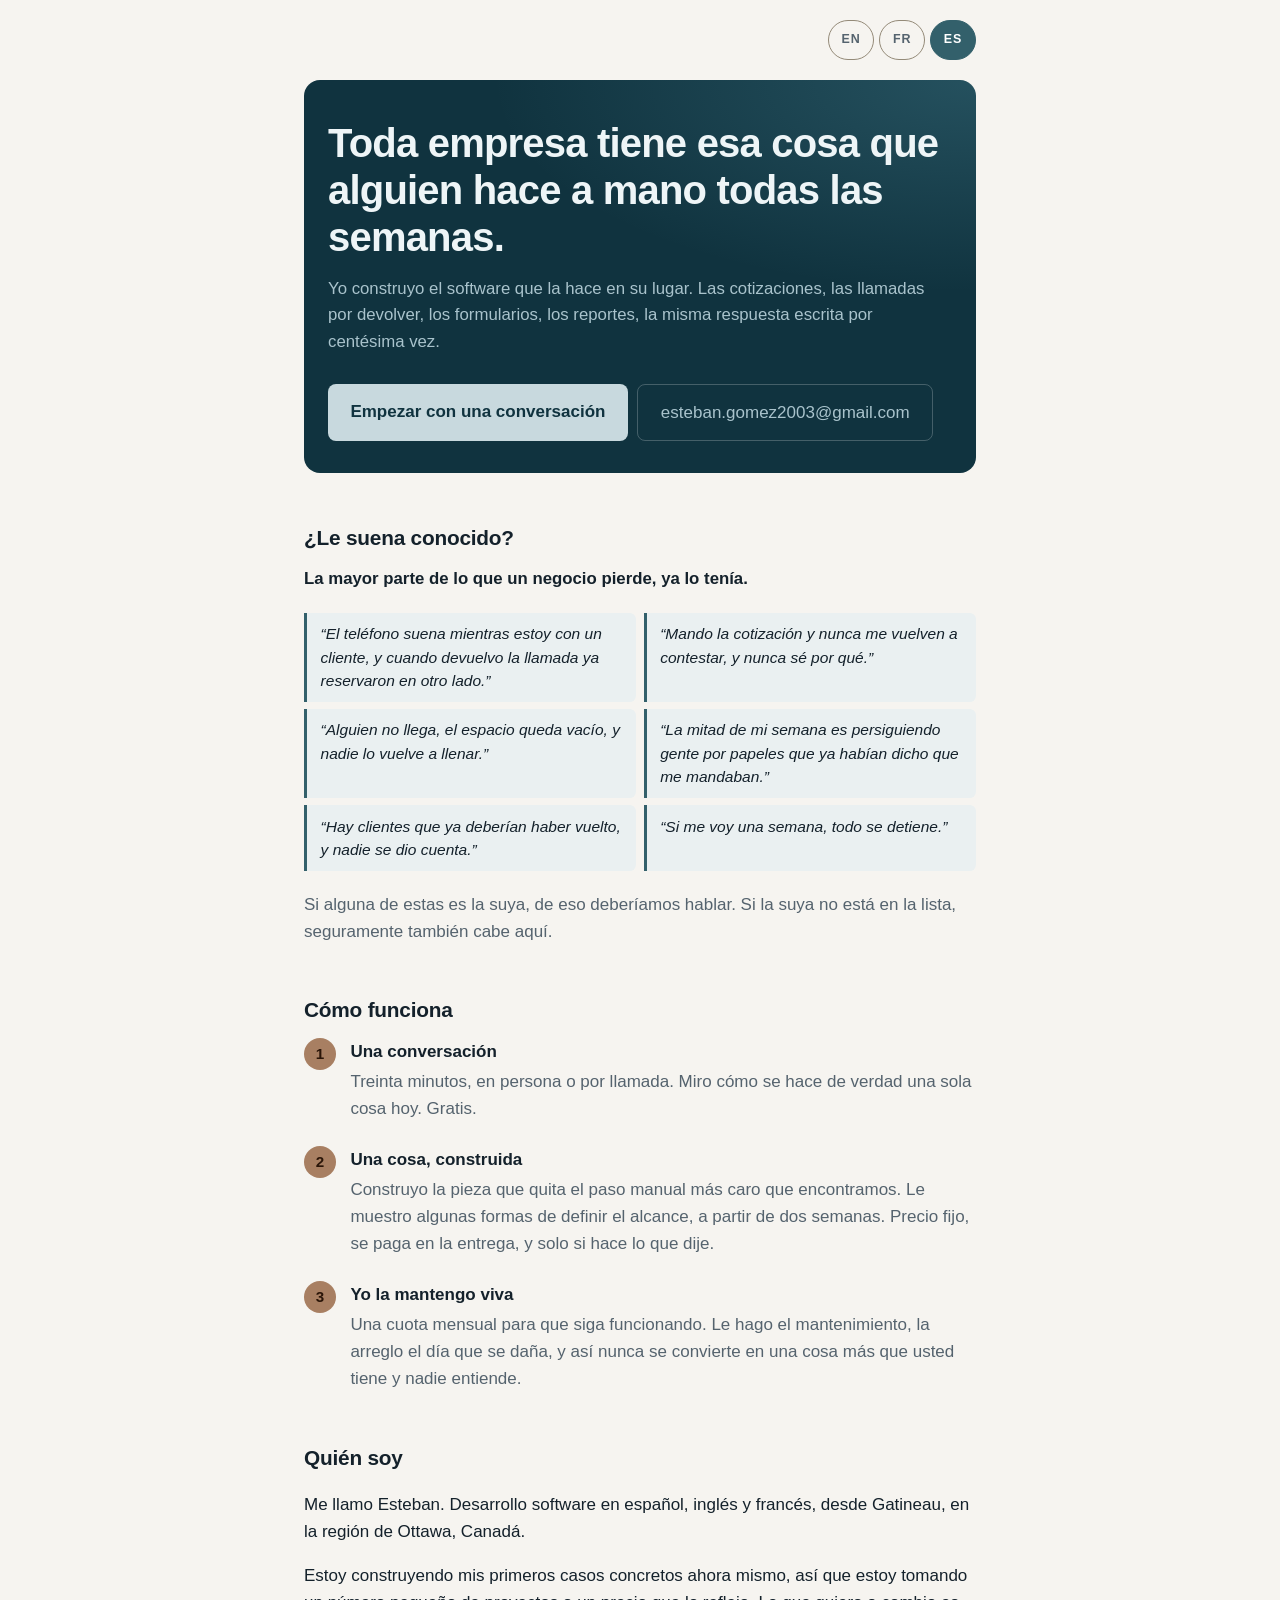
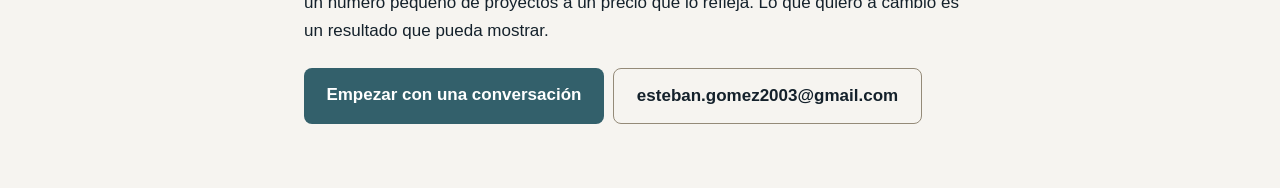
==== es/index.html @ 95b72616 "feat: per-language entry URLs so a forwarded link previews in the recipient's language" ====
<!doctype html>
<html lang="es" data-initial-lang="es">
<head>
<meta charset="utf-8">
<meta name="viewport" content="width=device-width, initial-scale=1">
<title>Keel Systems</title>
<meta name="description" content="Yo construyo el software que la hace en su lugar. Las cotizaciones, las llamadas por devolver, los formularios, los reportes, la misma respuesta escrita por centésima vez.">
<meta property="og:title" content="Keel Systems">
<meta property="og:description" content="Yo construyo el software que la hace en su lugar. Las cotizaciones, las llamadas por devolver, los formularios, los reportes, la misma respuesta escrita por centésima vez.">
<meta property="og:type" content="website">
<meta property="og:locale" content="es_CO">
<meta property="og:locale:alternate" content="en_CA">
<meta property="og:locale:alternate" content="fr_CA">
<meta property="og:url" content="https://estebang2003.github.io/keel-systems/es/">
<meta property="og:image" content="https://estebang2003.github.io/keel-systems/og-es.png">
<meta name="twitter:card" content="summary_large_image">
<link rel="alternate" hreflang="en" href="https://estebang2003.github.io/keel-systems/">
<link rel="alternate" hreflang="fr" href="https://estebang2003.github.io/keel-systems/fr/">
<link rel="alternate" hreflang="es" href="https://estebang2003.github.io/keel-systems/es/">
<link rel="stylesheet" href="../style.css">
</head>
<body>
  <div class="wrap">
    <nav class="langbar" id="langbar" aria-label="Idioma">
      <button type="button" data-lang="en" aria-pressed="false">EN</button>
      <button type="button" data-lang="fr" aria-pressed="false">FR</button>
      <button type="button" data-lang="es" aria-pressed="true">ES</button>
    </nav>
    <main id="app">
      <div class="hero">
        <h1>Toda empresa tiene esa cosa que alguien hace a mano todas las semanas.</h1>
        <p class="sub">Yo construyo el software que la hace en su lugar. Las cotizaciones, las llamadas por devolver, los formularios, los reportes, la misma respuesta escrita por centésima vez.</p>
        <div class="cta">
          <a class="primary" href="https://wa.me/18195002323">Empezar con una conversación</a>
          <a class="secondary" href="mailto:esteban.gomez2003@gmail.com">esteban.gomez2003@gmail.com</a>
        </div>
      </div>
    </main>
  </div>
  <script type="module" src="../app.js"></script>
</body>
</html>
---- style.css ----
:root {
  --bg: #f6f4f0; --fg: #14212b; --muted: #55636e;
  /* --rule is decorative (cards, dividers). --control is for anything the
     user can press, which WCAG 1.4.11 requires to clear 3:1 against the
     background so a button reads as a button. Measured, not guessed. */
  --rule: #cfc8bc; --control: #948a78;
  --card: #ffffff; --ink: #10333f; --ink-fg: #eef5f7; --ink-muted: #a9c3cc;
  /* Desaturated on purpose. A near-white button on the dark hero reads as
     glare, so --hero-btn is a muted slate instead, and the accents are
     pulled back. Every value still measured against the floors above. */
  --accent: #33606b; --accent-soft: #eaf0f1; --warm: #a87f62;
  --on-accent: #ffffff; --on-warm: #2a1508; --hero-btn: #c8d9de;
}
@media (prefers-color-scheme: dark) {
  :root {
    --bg: #10161a; --fg: #e8eaec; --muted: #939ea6;
    --rule: #3a4750; --control: #5e6d78;
    --card: #171f25; --ink: #1e4351; --ink-fg: #e9f2f5; --ink-muted: #a6c4ce;
    --accent: #7fb2bd; --accent-soft: #1a2f37; --warm: #c9a184;
    --on-accent: #06181f; --on-warm: #2a1508; --hero-btn: #cddde2;
  }
}
* { box-sizing: border-box; }
body {
  margin: 0; background: var(--bg); color: var(--fg);
  font: 17px/1.6 -apple-system, BlinkMacSystemFont, "Segoe UI", Roboto, Helvetica, Arial, sans-serif;
  -webkit-text-size-adjust: 100%;
}
.wrap { max-width: 44rem; margin: 0 auto; padding: 1.25rem 1rem 4rem; }

.langbar { display: flex; gap: .3rem; justify-content: flex-end; margin-bottom: 1.25rem; }
.langbar button {
  font: inherit; font-size: .78rem; font-weight: 600; letter-spacing: .07em;
  padding: .55rem .8rem; background: none; color: var(--muted);
  border: 1px solid var(--control); border-radius: 999px; cursor: pointer;
}
.langbar button[aria-pressed="true"] {
  color: var(--on-accent); background: var(--accent); border-color: var(--accent);
}

/* Hero panel: the colour anchor. Kept distinct from --bg in BOTH schemes. */
.hero {
  background: var(--ink); color: var(--ink-fg);
  border-radius: 1rem; padding: 2.5rem 1.5rem 2rem;
  background-image: radial-gradient(120% 90% at 100% 0%, rgba(120,200,220,.20), transparent 60%);
}
.hero h1 {
  font-size: clamp(1.75rem, 5.6vw, 2.5rem); line-height: 1.18;
  letter-spacing: -.02em; margin: 0 0 .9rem; color: var(--ink-fg);
}
.hero .sub { font-size: 1.05rem; color: var(--ink-muted); margin: 0 0 1.75rem; }

section { margin-top: 3rem; }
h2 { font-size: 1.3rem; letter-spacing: -.01em; margin: 0 0 .75rem; }
.lead { font-size: 1.05rem; font-weight: 600; margin: 0 0 1.25rem; }

/* Triggers are the OWNER speaking, not us. Quotes + italics mark the voice change. */
ul.triggers { list-style: none; padding: 0; margin: 0 0 1.25rem; }
ul.triggers li {
  border-left: 3px solid var(--accent); background: var(--accent-soft);
  border-radius: 0 .4rem .4rem 0; padding: .6rem .85rem;
  margin-bottom: .45rem; font-size: .97rem; line-height: 1.5; font-style: italic;
}
ul.triggers li::before { content: "\201C"; }
ul.triggers li::after { content: "\201D"; }
@media (min-width: 40rem) {
  ul.triggers { display: grid; grid-template-columns: 1fr 1fr; gap: .45rem; }
  ul.triggers li { margin-bottom: 0; }
}
.close { color: var(--muted); margin: 0; }

ol.steps { list-style: none; counter-reset: s; padding: 0; margin: 0; }
ol.steps li { counter-increment: s; padding-left: 2.9rem; position: relative; margin-bottom: 1.5rem; }
ol.steps li::before {
  content: counter(s); position: absolute; left: 0; top: 0;
  width: 2rem; height: 2rem; border-radius: 50%;
  background: var(--warm); color: var(--on-warm);
  display: grid; place-items: center; font-size: .95rem; font-weight: 700;
}
ol.steps .t { font-weight: 700; display: block; margin-bottom: .15rem; }
ol.steps .b { color: var(--muted); }

.cta { display: flex; flex-wrap: wrap; gap: .6rem; margin-top: 1.5rem; }
.cta a {
  display: inline-block; padding: .85rem 1.4rem; border-radius: .5rem;
  text-decoration: none; font-weight: 700; overflow-wrap: anywhere;
}
.cta a.primary { background: var(--accent); color: var(--on-accent); }
.cta a.secondary { border: 1px solid var(--control); color: var(--fg); font-weight: 600; }
/* Muted slate rather than near-white: still well past 4.5:1 on the dark
   panel, without the glare of maximum contrast. */
.hero .cta { margin-top: 0; }
.hero .cta a.primary { background: var(--hero-btn); color: var(--ink); }
.hero .cta a.secondary { border-color: rgba(255,255,255,.22); color: var(--ink-muted); font-weight: 500; }
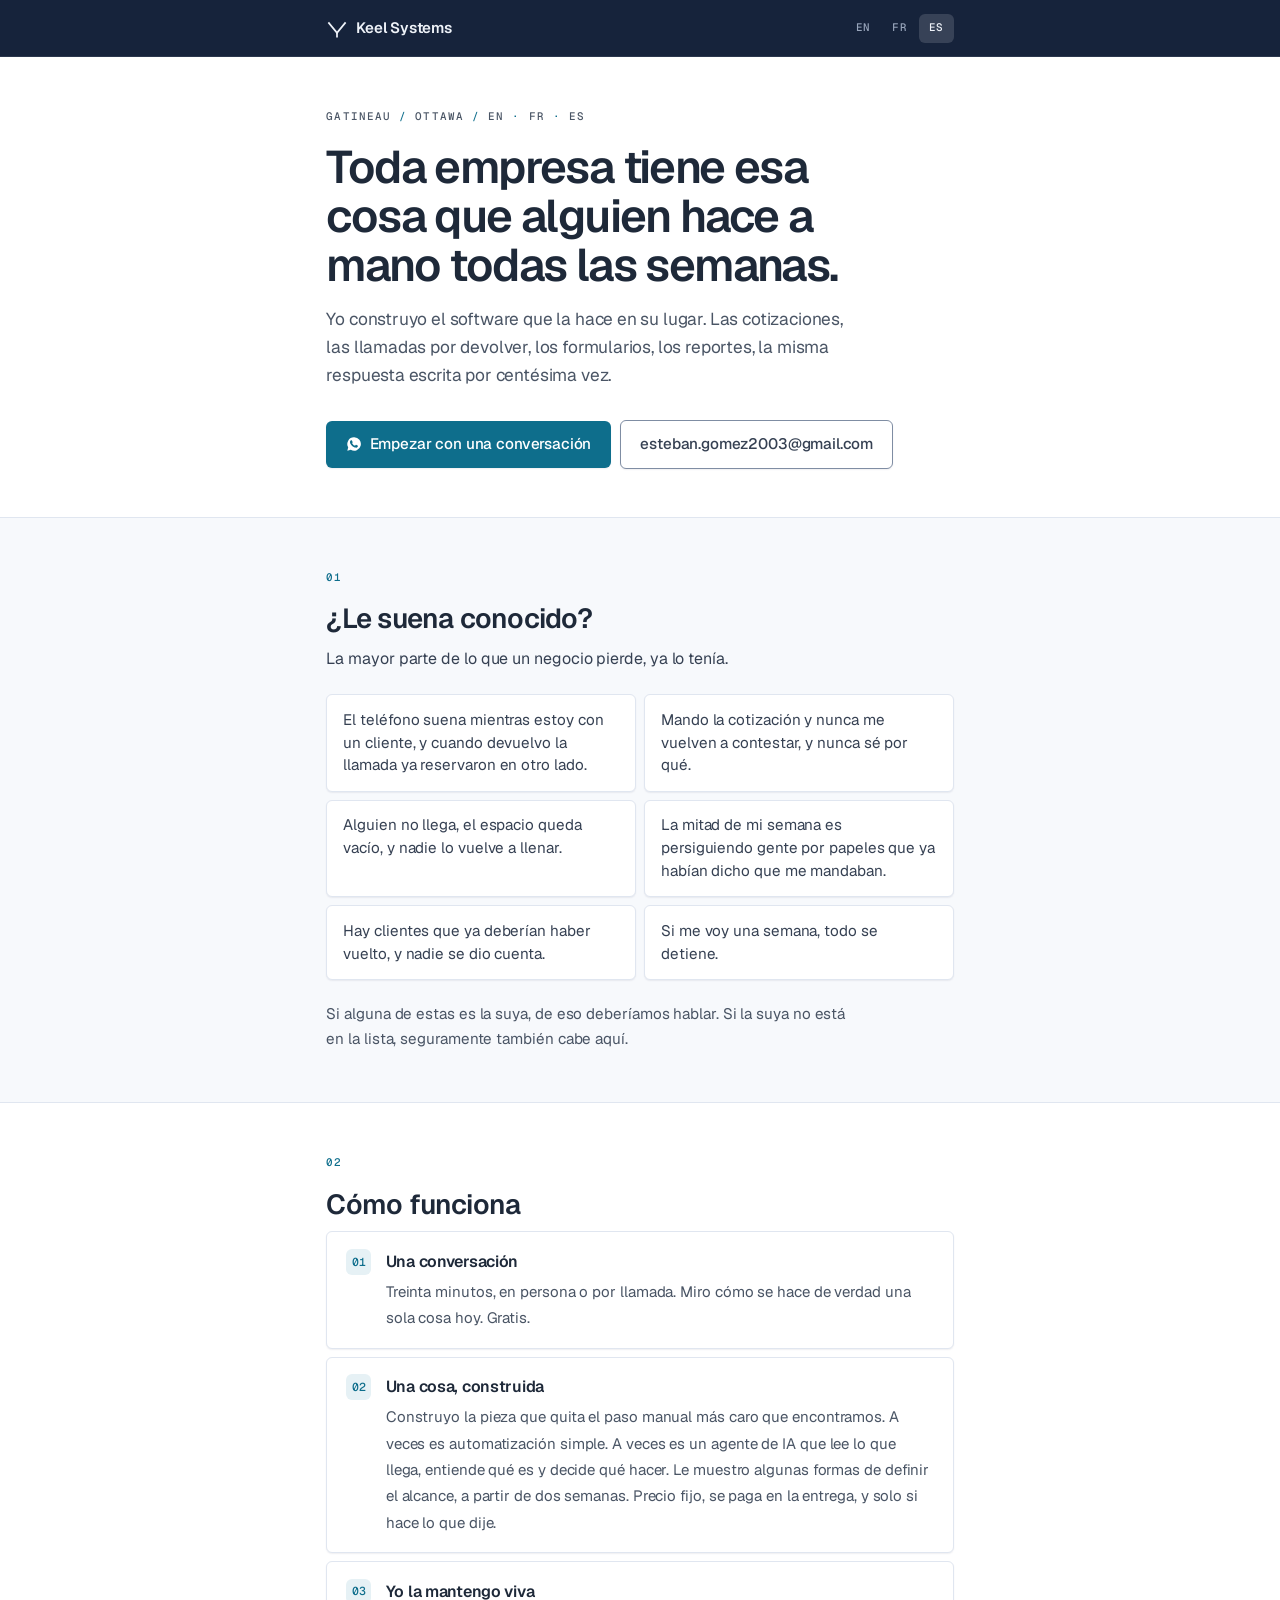
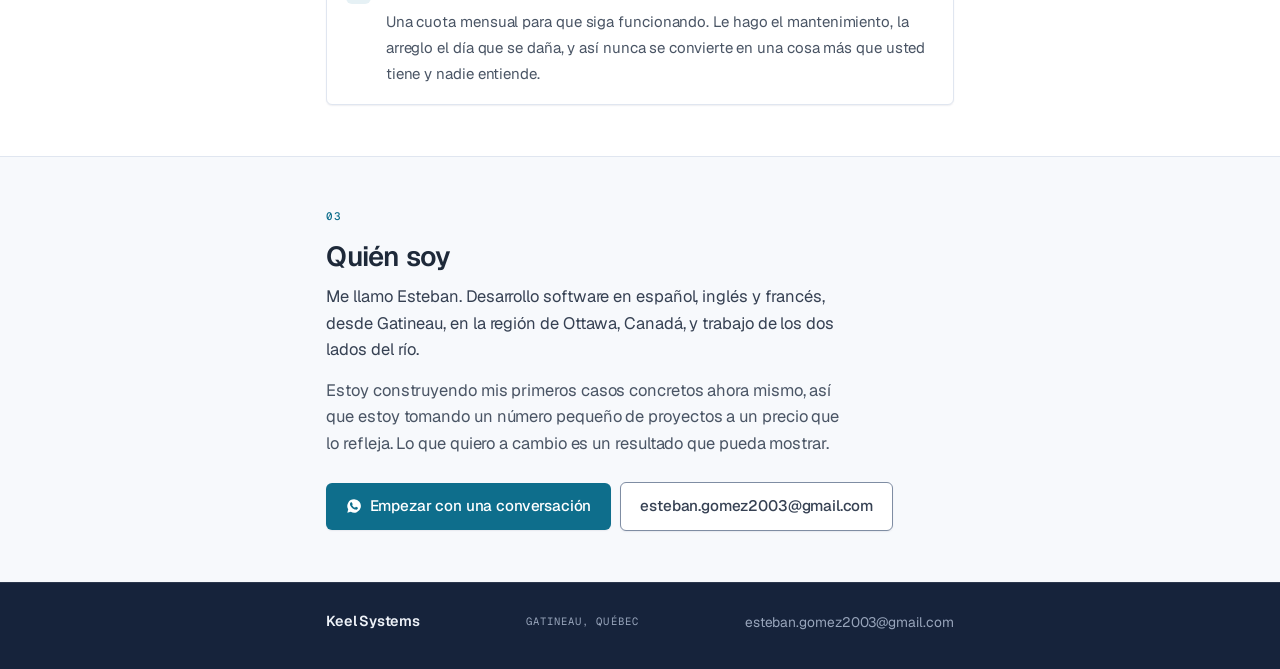
==== commit e15c015f: "design: Harbour palette, self-hosted Geist, header and footer bands Replaces the system font stack a" ====
--- a/es/index.html
+++ b/es/index.html
@@ -14,29 +14,50 @@
 <meta property="og:url" content="https://estebang2003.github.io/keel-systems/es/">
 <meta property="og:image" content="https://estebang2003.github.io/keel-systems/og-es.png">
 <meta name="twitter:card" content="summary_large_image">
+<link rel="icon" href="../favicon.svg" type="image/svg+xml">
 <link rel="alternate" hreflang="en" href="https://estebang2003.github.io/keel-systems/">
 <link rel="alternate" hreflang="fr" href="https://estebang2003.github.io/keel-systems/fr/">
 <link rel="alternate" hreflang="es" href="https://estebang2003.github.io/keel-systems/es/">
 <link rel="stylesheet" href="../style.css">
 </head>
 <body>
-  <div class="wrap">
-    <nav class="langbar" id="langbar" aria-label="Idioma">
-      <button type="button" data-lang="en" aria-pressed="false">EN</button>
-      <button type="button" data-lang="fr" aria-pressed="false">FR</button>
-      <button type="button" data-lang="es" aria-pressed="true">ES</button>
-    </nav>
-    <main id="app">
-      <div class="hero">
+  <header class="topbar">
+    <div class="wrap">
+      <span class="mark"><svg width="22" height="22" viewBox="0 0 24 24" fill="none" aria-hidden="true"><path d="M3.2 6.6 L12 17.2 L20.8 6.6" stroke="currentColor" stroke-width="1.9" stroke-linecap="square"/><path d="M12 17.2 L12 21.4" stroke="currentColor" stroke-width="1.9" stroke-linecap="square"/></svg><b>Keel Systems</b></span>
+      <!-- Buttons are static so a JS load failure still leaves the reader a way
+           to switch language. init() re-renders them. -->
+      <nav class="langbar" id="langbar" aria-label="Idioma">
+        <button type="button" data-lang="en" aria-pressed="false">EN</button>
+        <button type="button" data-lang="fr" aria-pressed="false">FR</button>
+        <button type="button" data-lang="es" aria-pressed="true">ES</button>
+      </nav>
+    </div>
+  </header>
+
+  <main id="app">
+    <section class="hero">
+      <div class="wrap">
+        <p class="eyebrow">Gatineau <span class="sep">/</span> Ottawa <span class="sep">/</span> EN <span class="sep">&middot;</span> FR <span class="sep">&middot;</span> ES</p>
         <h1>Toda empresa tiene esa cosa que alguien hace a mano todas las semanas.</h1>
         <p class="sub">Yo construyo el software que la hace en su lugar. Las cotizaciones, las llamadas por devolver, los formularios, los reportes, la misma respuesta escrita por centésima vez.</p>
         <div class="cta">
-          <a class="primary" href="https://wa.me/18195002323">Empezar con una conversación</a>
+          <a class="primary" href="https://wa.me/18195002323"><svg width="16" height="16" viewBox="0 0 24 24" fill="currentColor" aria-hidden="true"><path d="M12 2a10 10 0 0 0-8.7 15l-1.3 5 5.2-1.4A10 10 0 1 0 12 2Zm5.6 14.1c-.2.7-1.3 1.3-1.9 1.4-.5.1-1.1.1-1.8-.1-.4-.1-1-.3-1.7-.6-3-1.3-4.9-4.3-5-4.5-.2-.2-1.2-1.6-1.2-3s.7-2.1 1-2.4c.3-.3.6-.4.8-.4h.6c.2 0 .4 0 .6.5l.9 2.1c.1.2.1.4 0 .6l-.4.5-.3.3c-.1.1-.2.3 0 .5.2.3.8 1.3 1.7 2.1 1.1 1 2.1 1.3 2.4 1.4.2.1.4.1.5-.1l.8-1c.2-.2.3-.2.6-.1l2 1c.3.1.5.2.5.3.1.2.1.7-.1 1.5Z"/></svg>Empezar con una conversación</a>
           <a class="secondary" href="mailto:esteban.gomez2003@gmail.com">esteban.gomez2003@gmail.com</a>
         </div>
       </div>
-    </main>
-  </div>
+    </section>
+  </main>
+
+  <footer>
+    <div class="wrap">
+      <div class="row">
+        <span class="f-mark">Keel Systems</span>
+        <span class="f-meta">Gatineau, Qu&eacute;bec</span>
+        <a href="mailto:esteban.gomez2003@gmail.com">esteban.gomez2003@gmail.com</a>
+      </div>
+    </div>
+  </footer>
+
   <script type="module" src="../app.js"></script>
 </body>
 </html>
--- a/style.css
+++ b/style.css
@@ -1,94 +1,176 @@
-:root {
-  --bg: #f6f4f0; --fg: #14212b; --muted: #55636e;
-  /* --rule is decorative (cards, dividers). --control is for anything the
-     user can press, which WCAG 1.4.11 requires to clear 3:1 against the
-     background so a button reads as a button. Measured, not guessed. */
-  --rule: #cfc8bc; --control: #948a78;
-  --card: #ffffff; --ink: #10333f; --ink-fg: #eef5f7; --ink-muted: #a9c3cc;
-  /* Desaturated on purpose. A near-white button on the dark hero reads as
-     glare, so --hero-btn is a muted slate instead, and the accents are
-     pulled back. Every value still measured against the floors above. */
-  --accent: #33606b; --accent-soft: #eaf0f1; --warm: #a87f62;
-  --on-accent: #ffffff; --on-warm: #2a1508; --hero-btn: #c8d9de;
+/* Keel Systems — Harbour palette, Navy band + Marine accent.
+   One stylesheet for all three shells (/, /fr/, /es/). The shells carry no
+   inline <style>; a test enforces that, so styling cannot drift between them.
+
+   Fonts are self-hosted. url() below resolves relative to THIS file, not to
+   the HTML that links it, so the same path works from /, /fr/ and /es/. */
+
+@font-face{
+  font-family:"Geist";
+  src:url(./fonts/geist.woff2) format("woff2");
+  font-weight:400 700; font-style:normal; font-display:swap;
 }
-@media (prefers-color-scheme: dark) {
-  :root {
-    --bg: #10161a; --fg: #e8eaec; --muted: #939ea6;
-    --rule: #3a4750; --control: #5e6d78;
-    --card: #171f25; --ink: #1e4351; --ink-fg: #e9f2f5; --ink-muted: #a6c4ce;
-    --accent: #7fb2bd; --accent-soft: #1a2f37; --warm: #c9a184;
-    --on-accent: #06181f; --on-warm: #2a1508; --hero-btn: #cddde2;
+@font-face{
+  font-family:"Geist Mono";
+  src:url(./fonts/geist-mono.woff2) format("woff2");
+  font-weight:400 500; font-style:normal; font-display:swap;
+}
+
+:root{
+  /* Cool blue-biased neutrals. The bias is deliberate: a pure grey reads as
+     unchosen. Values follow the bias shipped by Stripe (#424770) and
+     OpenAI (#4a5565). */
+  --ground:#ffffff; --wash:#f7f9fc; --surface:#ffffff;
+  --rule:#e0e6f0;
+  --muted:#4a5565; --ink:#1e2939; --ink-soft:#364153;
+
+  /* --rule is decorative (card edges, dividers). --control is the visible
+     boundary of anything the user can press, which WCAG 1.4.11 requires to
+     clear 3:1 against its background. Measured, not guessed: #7f8da3 is
+     3.36:1 on --surface and 3.19:1 on --wash. */
+  --control:#7f8da3;
+
+  /* Header and footer band. */
+  --band:#16233b; --on-band:#eef2f8; --on-band-dim:#98a5bb;
+  --band-edge:rgba(255,255,255,.09);
+  --band-hover:rgba(255,255,255,.08); --band-press:rgba(255,255,255,.14);
+
+  /* One accent, spent on the button, the step numerals and the focus ring.
+     #0e6e8c is 5.79:1 against white both as text and behind white text. */
+  --accent:#0e6e8c; --on-accent:#ffffff; --accent-soft:#e6f1f5;
+
+  --radius:6px;
+  /* Shadows are multi-layer at 2-10% alpha and tinted with the palette's own
+     neutral rather than pure black. The border does the structural work. */
+  --tint:50,50,93;
+  --shadow-sm:0 1px 2px rgba(var(--tint),.05), 0 1px 1px rgba(var(--tint),.03);
+  --shadow-md:0 2px 2px rgba(var(--tint),.02), 0 4px 6px rgba(var(--tint),.04),
+              0 12px 20px -10px rgba(var(--tint),.10);
+
+  --f-sans:"Geist",system-ui,-apple-system,"Segoe UI",Roboto,sans-serif;
+  --f-mono:"Geist Mono",ui-monospace,SFMono-Regular,Menlo,monospace;
+}
+
+@media (prefers-color-scheme: dark){
+  :root{
+    --ground:#0c121c; --wash:#101825; --surface:#141d2c;
+    --rule:#243044;
+    --muted:#98a5bb; --ink:#e7ecf5; --ink-soft:#c4cddd;
+    /* 3.50:1 on --surface, 3.88:1 on --ground. */
+    --control:#61738d;
+    --band:#16233b; --on-band:#e7ecf5; --on-band-dim:#98a5bb;
+    --accent:#4fb3d0; --on-accent:#04191f; --accent-soft:#122530;
+    --tint:0,0,0;
   }
 }
-* { box-sizing: border-box; }
-body {
-  margin: 0; background: var(--bg); color: var(--fg);
-  font: 17px/1.6 -apple-system, BlinkMacSystemFont, "Segoe UI", Roboto, Helvetica, Arial, sans-serif;
-  -webkit-text-size-adjust: 100%;
+
+*{box-sizing:border-box}
+html{-webkit-text-size-adjust:100%}
+body{
+  margin:0; background:var(--ground); color:var(--ink);
+  font-family:var(--f-sans); font-size:16.5px; line-height:1.6;
+  letter-spacing:-.005em; -webkit-font-smoothing:antialiased;
 }
-.wrap { max-width: 44rem; margin: 0 auto; padding: 1.25rem 1rem 4rem; }
+a{color:inherit}
+:focus-visible{outline:2px solid var(--accent); outline-offset:3px; border-radius:3px}
 
-.langbar { display: flex; gap: .3rem; justify-content: flex-end; margin-bottom: 1.25rem; }
-.langbar button {
-  font: inherit; font-size: .78rem; font-weight: 600; letter-spacing: .07em;
-  padding: .55rem .8rem; background: none; color: var(--muted);
-  border: 1px solid var(--control); border-radius: 999px; cursor: pointer;
+.wrap{max-width:42rem; margin:0 auto; padding:0 1.4rem}
+
+/* ---------- header band ---------- */
+.topbar{background:var(--band); color:var(--on-band); border-bottom:1px solid var(--band-edge)}
+.topbar .wrap{
+  display:flex; align-items:center; justify-content:space-between;
+  gap:1rem; padding-top:.85rem; padding-bottom:.85rem;
 }
-.langbar button[aria-pressed="true"] {
-  color: var(--on-accent); background: var(--accent); border-color: var(--accent);
+.mark{display:flex; align-items:center; gap:.5rem; text-decoration:none; color:var(--on-band)}
+.mark svg{display:block; flex:none}
+.mark b{font-weight:600; font-size:.94rem; letter-spacing:-.015em}
+
+.langbar{display:flex; gap:.1rem}
+.langbar button{
+  font:inherit; font-family:var(--f-mono); font-size:.68rem; font-weight:500;
+  letter-spacing:.06em; padding:.3rem .55rem; border-radius:var(--radius);
+  background:none; color:var(--on-band-dim); border:1px solid transparent;
+  cursor:pointer; transition:color .15s, background .15s;
 }
+.langbar button:hover{color:var(--on-band); background:var(--band-hover)}
+.langbar button[aria-pressed="true"]{color:var(--on-band); background:var(--band-press)}
 
-/* Hero panel: the colour anchor. Kept distinct from --bg in BOTH schemes. */
-.hero {
-  background: var(--ink); color: var(--ink-fg);
-  border-radius: 1rem; padding: 2.5rem 1.5rem 2rem;
-  background-image: radial-gradient(120% 90% at 100% 0%, rgba(120,200,220,.20), transparent 60%);
+/* ---------- type ---------- */
+.eyebrow{
+  font-family:var(--f-mono); font-size:.68rem; font-weight:500; letter-spacing:.1em;
+  text-transform:uppercase; color:var(--muted); margin:0 0 1rem;
 }
-.hero h1 {
-  font-size: clamp(1.75rem, 5.6vw, 2.5rem); line-height: 1.18;
-  letter-spacing: -.02em; margin: 0 0 .9rem; color: var(--ink-fg);
+.eyebrow .sep{color:var(--accent)}
+.eyebrow .num{color:var(--accent)}
+h1{
+  font-weight:600; font-size:clamp(1.95rem,6.6vw,2.85rem); line-height:1.08;
+  letter-spacing:-.035em; margin:0 0 1.05rem; color:var(--ink); text-wrap:balance;
 }
-.hero .sub { font-size: 1.05rem; color: var(--ink-muted); margin: 0 0 1.75rem; }
+h2{
+  font-weight:600; font-size:clamp(1.38rem,4.4vw,1.72rem); line-height:1.18;
+  letter-spacing:-.028em; margin:0 0 .7rem; color:var(--ink); text-wrap:balance;
+}
+.sub{font-size:1.08rem; color:var(--muted); margin:0 0 1.9rem; max-width:33rem; letter-spacing:-.01em}
+.lead{font-size:1rem; margin:0 0 1.4rem; color:var(--ink-soft); max-width:33rem}
+.close{color:var(--muted); font-size:.95rem; margin:1.4rem 0 0; max-width:33rem}
 
-section { margin-top: 3rem; }
-h2 { font-size: 1.3rem; letter-spacing: -.01em; margin: 0 0 .75rem; }
-.lead { font-size: 1.05rem; font-weight: 600; margin: 0 0 1.25rem; }
+section{padding:3.2rem 0}
+.hero{background:var(--ground); padding:3.2rem 0 3rem; border-bottom:1px solid var(--rule)}
 
-/* Triggers are the OWNER speaking, not us. Quotes + italics mark the voice change. */
-ul.triggers { list-style: none; padding: 0; margin: 0 0 1.25rem; }
-ul.triggers li {
-  border-left: 3px solid var(--accent); background: var(--accent-soft);
-  border-radius: 0 .4rem .4rem 0; padding: .6rem .85rem;
-  margin-bottom: .45rem; font-size: .97rem; line-height: 1.5; font-style: italic;
+/* ---------- buttons ---------- */
+.cta{display:flex; flex-wrap:wrap; gap:.6rem; align-items:center}
+.cta a{
+  display:inline-flex; align-items:center; gap:.5rem;
+  padding:.72rem 1.2rem; border-radius:var(--radius); text-decoration:none;
+  font-weight:500; font-size:.95rem; letter-spacing:-.01em; overflow-wrap:anywhere;
+  transition:background .15s, border-color .15s, color .15s, box-shadow .15s, transform .15s;
 }
-ul.triggers li::before { content: "\201C"; }
-ul.triggers li::after { content: "\201D"; }
-@media (min-width: 40rem) {
-  ul.triggers { display: grid; grid-template-columns: 1fr 1fr; gap: .45rem; }
-  ul.triggers li { margin-bottom: 0; }
+.cta a svg{flex:none}
+.cta a.primary{background:var(--accent); color:var(--on-accent); box-shadow:var(--shadow-sm)}
+.cta a.primary:hover{box-shadow:var(--shadow-md); transform:translateY(-1px)}
+.cta a.secondary{border:1px solid var(--control); color:var(--ink-soft); background:var(--surface); box-shadow:var(--shadow-sm)}
+.cta a.secondary:hover{border-color:var(--accent); color:var(--accent)}
+
+/* ---------- triggers ---------- */
+.triggers-sec{background:var(--wash); border-bottom:1px solid var(--rule)}
+.triggers{list-style:none; padding:0; margin:0; display:grid; gap:.5rem}
+.triggers li{
+  background:var(--surface); border:1px solid var(--rule); border-radius:var(--radius);
+  padding:.85rem 1rem; font-size:.95rem; line-height:1.5; color:var(--ink-soft);
+  box-shadow:var(--shadow-sm);
 }
-.close { color: var(--muted); margin: 0; }
+@media (min-width:40rem){ .triggers{grid-template-columns:1fr 1fr} }
 
-ol.steps { list-style: none; counter-reset: s; padding: 0; margin: 0; }
-ol.steps li { counter-increment: s; padding-left: 2.9rem; position: relative; margin-bottom: 1.5rem; }
-ol.steps li::before {
-  content: counter(s); position: absolute; left: 0; top: 0;
-  width: 2rem; height: 2rem; border-radius: 50%;
-  background: var(--warm); color: var(--on-warm);
-  display: grid; place-items: center; font-size: .95rem; font-weight: 700;
+/* ---------- steps: a real sequence, so it is numbered ---------- */
+.steps{list-style:none; padding:0; margin:0; display:grid; gap:.5rem}
+.steps li{
+  background:var(--surface); border:1px solid var(--rule); border-radius:var(--radius);
+  padding:1.05rem 1.15rem; display:grid; grid-template-columns:1.7rem 1fr; gap:0 .8rem;
+  box-shadow:var(--shadow-sm);
 }
-ol.steps .t { font-weight: 700; display: block; margin-bottom: .15rem; }
-ol.steps .b { color: var(--muted); }
+.steps .n{
+  font-family:var(--f-mono); font-size:.72rem; font-weight:500; color:var(--accent);
+  display:grid; place-items:center; width:1.6rem; height:1.6rem;
+  border-radius:var(--radius); background:var(--accent-soft);
+}
+.steps .t{font-weight:600; font-size:1rem; letter-spacing:-.018em; display:block; margin-bottom:.2rem; color:var(--ink)}
+.steps .b{color:var(--muted); font-size:.94rem}
 
-.cta { display: flex; flex-wrap: wrap; gap: .6rem; margin-top: 1.5rem; }
-.cta a {
-  display: inline-block; padding: .85rem 1.4rem; border-radius: .5rem;
-  text-decoration: none; font-weight: 700; overflow-wrap: anywhere;
+/* ---------- about ---------- */
+.about{background:var(--wash); border-top:1px solid var(--rule)}
+.about p{margin:0 0 .9rem; max-width:33rem; color:var(--ink-soft)}
+.about p + p{color:var(--muted)}
+.about .cta{margin-top:1.6rem}
+
+/* ---------- footer band ---------- */
+footer{background:var(--band); color:var(--on-band); border-top:1px solid var(--band-edge); padding:1.7rem 0 2.2rem}
+footer .row{display:flex; flex-wrap:wrap; gap:.45rem 1.1rem; align-items:center; justify-content:space-between}
+footer .f-mark{font-weight:600; font-size:.9rem; letter-spacing:-.015em}
+footer .f-meta{font-family:var(--f-mono); font-size:.66rem; letter-spacing:.1em; text-transform:uppercase; color:var(--on-band-dim)}
+footer a{color:var(--on-band-dim); text-decoration:none; font-size:.86rem; overflow-wrap:anywhere}
+footer a:hover{color:var(--on-band)}
+
+@media (prefers-reduced-motion:reduce){
+  *,*::before,*::after{transition-duration:.01ms !important; animation-duration:.01ms !important}
 }
-.cta a.primary { background: var(--accent); color: var(--on-accent); }
-.cta a.secondary { border: 1px solid var(--control); color: var(--fg); font-weight: 600; }
-/* Muted slate rather than near-white: still well past 4.5:1 on the dark
-   panel, without the glare of maximum contrast. */
-.hero .cta { margin-top: 0; }
-.hero .cta a.primary { background: var(--hero-btn); color: var(--ink); }
-.hero .cta a.secondary { border-color: rgba(255,255,255,.22); color: var(--ink-muted); font-weight: 500; }
